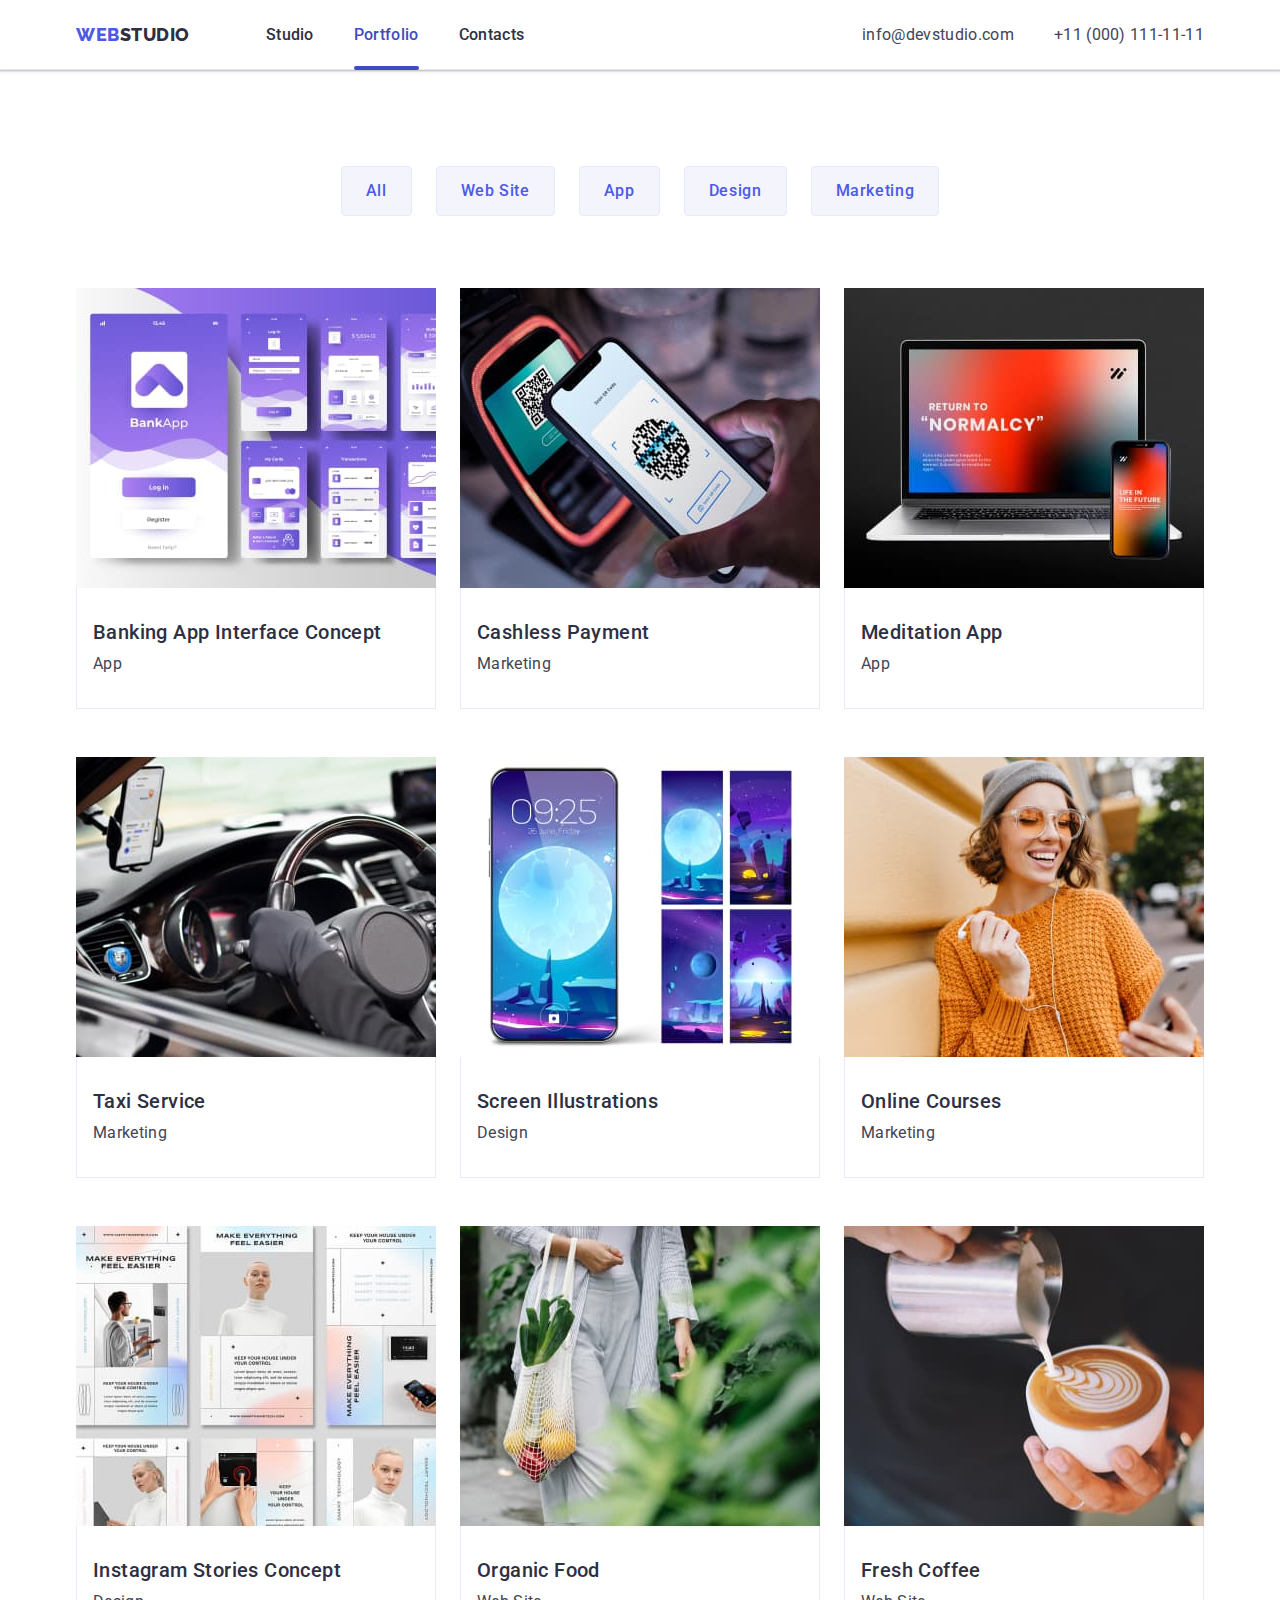
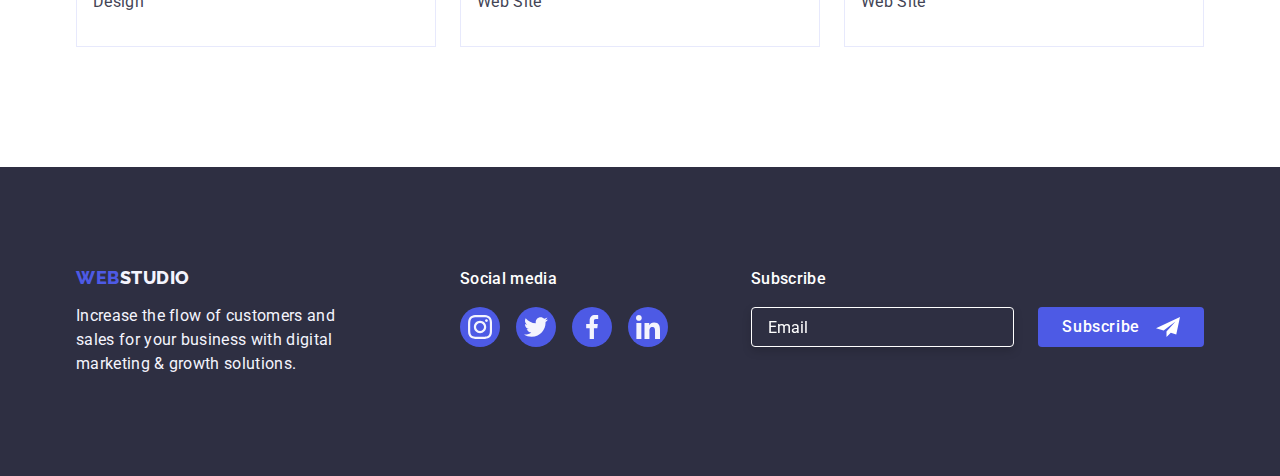
==== portfolio.html @ 8f1b5cb6 "Initial commit" ====
<!DOCTYPE html>
<html lang="en">
  <head>
    <meta charset="UTF-8" />
    <meta http-equiv="X-UA-Compatible" content="IE=edge" />
    <meta name="viewport" content="width=device-width, initial-scale=1.0" />
    <title>Document</title>
    <link rel="preconnect" href="https://fonts.googleapis.com" />
    <link rel="preconnect" href="https://fonts.gstatic.com" crossorigin />
    <link
      href="https://fonts.googleapis.com/css2?family=Raleway:wght@800&family=Roboto:wght@400;500;700;900&display=swap"
      rel="stylesheet"
    />
    <link
      rel="stylesheet"
      href="https://cdn.jsdelivr.net/npm/modern-normalize@1.1.0/modern-normalize.min.css"
    />
    <link rel="stylesheet" href="./css/styles.css" />
  </head>
  <body>
    <!-- HEADER -->

    <header class="page-header">
      <div class="container page-header-container">
        <nav class="page-nav">
          <a class="link logo" href="./index.html" title="logotype">
            Web<span class="logo-text">Studio</span></a
          >
          <ul class="menu list">
            <li class="menu-item">
              <a class="menu-link link" href="./index.html">Studio</a>
            </li>
            <li class="menu-item">
              <a class="menu-link current-page link" href="./portfolio.html"
                >Portfolio</a
              >
            </li>
            <li class="menu-item">
              <a class="menu-link link" href="">Contacts</a>
            </li>
          </ul>
        </nav>
        <address class="contacts">
          <ul class="list contact-list">
            <li class="contact-list-item">
              <a class="contact-item link" href="mailto:info@devstudio.com"
                >info@devstudio.com
              </a>
            </li>
            <li class="contact-list-item">
              <a class="contact-item link" href="tel:+110001111111"
                >+11 (000) 111-11-11
              </a>
            </li>
          </ul>
        </address>
      </div>
    </header>

    <main>
      <!-- PORTFOLIO -->
      <section class="section portfolio-section">
        <div class="container portfolio-container">
          <h1 hidden>Feature</h1>
          <ul class="list buttons-list">
            <li class="buttons-list-item">
              <button class="portfolio-btn" type="button">All</button>
            </li>
            <li class="buttons-list-item">
              <button class="portfolio-btn" type="button">Web Site</button>
            </li>
            <li class="buttons-list-item">
              <button class="portfolio-btn" type="button">App</button>
            </li>
            <li class="buttons-list-item">
              <button class="portfolio-btn" type="button">Design</button>
            </li>
            <li class="buttons-list-item">
              <button class="portfolio-btn" type="button">Marketing</button>
            </li>
          </ul>

          <ul class="list portfolio-cards">
            <li class="portfolio-cards-item">
              <a class="link item-img" href="">
                <div class="item-img-wrapper">
                  <img
                    src="./images/portfolio/app.jpg"
                    alt="Application"
                    width="360"
                    height="300"
                  />
                  <p class="overlay">
                    14 Stylish and User-Friendly App Design Concepts · Task
                    Manager App · Calorie Tracker App · Exotic Fruit Ecommerce
                    App · Cloud Storage App
                  </p>
                </div>

                <div class="portfolio-card-text">
                  <h2 class="subtitle portfolio-card-name">
                    Banking App Interface Concept
                  </h2>
                  <p class="portfolio-par">App</p>
                </div>
              </a>
            </li>
            <li class="portfolio-cards-item">
              <a class="link item-img" href="">
                <div class="item-img-wrapper">
                  <img
                    src="./images/portfolio/cashless.jpg"
                    alt="Cashless Payment"
                    width="360"
                    height="300"
                  />
                  <p class="overlay">
                    14 Stylish and User-Friendly App Design Concepts · Task
                    Manager App · Calorie Tracker App · Exotic Fruit Ecommerce
                    App · Cloud Storage App
                  </p>
                </div>

                <div class="portfolio-card-text">
                  <h2 class="subtitle portfolio-card-name">Cashless Payment</h2>
                  <p class="portfolio-par">Marketing</p>
                </div>
              </a>
            </li>
            <li class="portfolio-cards-item">
              <a class="link item-img" href="">
                <div class="item-img-wrapper">
                  <img
                    src="./images/portfolio/meditation.jpg"
                    alt="Meditation App"
                    width="360"
                    height="300"
                  />
                  <p class="overlay">
                    14 Stylish and User-Friendly App Design Concepts · Task
                    Manager App · Calorie Tracker App · Exotic Fruit Ecommerce
                    App · Cloud Storage App
                  </p>
                </div>

                <div class="portfolio-card-text">
                  <h2 class="subtitle portfolio-card-name">Meditation App</h2>
                  <p class="portfolio-par">App</p>
                </div>
              </a>
            </li>
            <li class="portfolio-cards-item">
              <a class="link item-img" href="">
                <div class="item-img-wrapper">
                  <img
                    src="./images/portfolio/taxi.jpg"
                    alt="Taxi Service"
                    width="360"
                    height="300"
                  />
                  <p class="overlay">
                    14 Stylish and User-Friendly App Design Concepts · Task
                    Manager App · Calorie Tracker App · Exotic Fruit Ecommerce
                    App · Cloud Storage App
                  </p>
                </div>

                <div class="portfolio-card-text">
                  <h2 class="subtitle portfolio-card-name">Taxi Service</h2>
                  <p class="portfolio-par">Marketing</p>
                </div>
              </a>
            </li>
            <li class="portfolio-cards-item">
              <a class="link item-img" href="">
                <div class="item-img-wrapper">
                  <img
                    src="./images/portfolio/screen.jpg"
                    alt="Screen Illustrations"
                    width="360"
                    height="300"
                  />
                  <p class="overlay">
                    14 Stylish and User-Friendly App Design Concepts · Task
                    Manager App · Calorie Tracker App · Exotic Fruit Ecommerce
                    App · Cloud Storage App
                  </p>
                </div>

                <div class="portfolio-card-text">
                  <h2 class="subtitle portfolio-card-name">
                    Screen Illustrations
                  </h2>
                  <p class="portfolio-par">Design</p>
                </div>
              </a>
            </li>
            <li class="portfolio-cards-item">
              <a class="link item-img" href="">
                <div class="item-img-wrapper">
                  <img
                    src="./images/portfolio/online-courses.jpg"
                    alt="Girl studying online"
                    width="360"
                    height="300"
                  />
                  <p class="overlay">
                    14 Stylish and User-Friendly App Design Concepts · Task
                    Manager App · Calorie Tracker App · Exotic Fruit Ecommerce
                    App · Cloud Storage App
                  </p>
                </div>

                <div class="portfolio-card-text">
                  <h2 class="subtitle portfolio-card-name">Online Courses</h2>
                  <p class="portfolio-par">Marketing</p>
                </div>
              </a>
            </li>
            <li class="portfolio-cards-item">
              <a class="link item-img" href="">
                <div class="item-img-wrapper">
                  <img
                    src="./images/portfolio/insta.jpg"
                    alt="Instagram Stories Concept"
                    width="360"
                    height="300"
                  />
                  <p class="overlay">
                    14 Stylish and User-Friendly App Design Concepts · Task
                    Manager App · Calorie Tracker App · Exotic Fruit Ecommerce
                    App · Cloud Storage App
                  </p>
                </div>

                <div class="portfolio-card-text">
                  <h2 class="subtitle portfolio-card-name">
                    Instagram Stories Concept
                  </h2>
                  <p class="portfolio-par">Design</p>
                </div>
              </a>
            </li>
            <li class="portfolio-cards-item">
              <a class="link item-img" href="">
                <div class="item-img-wrapper">
                  <img
                    src="./images/portfolio/food.jpg"
                    alt="Organic Food"
                    width="360"
                    height="300"
                  />
                  <p class="overlay">
                    14 Stylish and User-Friendly App Design Concepts · Task
                    Manager App · Calorie Tracker App · Exotic Fruit Ecommerce
                    App · Cloud Storage App
                  </p>
                </div>

                <div class="portfolio-card-text">
                  <h2 class="subtitle portfolio-card-name">Organic Food</h2>
                  <p class="portfolio-par">Web Site</p>
                </div>
              </a>
            </li>
            <li class="portfolio-cards-item">
              <a class="link item-img" href="">
                <div class="item-img-wrapper">
                  <img
                    src="./images/portfolio/coffee.jpg"
                    alt="Fresh Coffee"
                    width="360"
                    height="300"
                  />
                  <p class="overlay">
                    14 Stylish and User-Friendly App Design Concepts · Task
                    Manager App · Calorie Tracker App · Exotic Fruit Ecommerce
                    App · Cloud Storage App
                  </p>
                </div>

                <div class="portfolio-card-text">
                  <h2 class="subtitle portfolio-card-name">Fresh Coffee</h2>
                  <p class="portfolio-par">Web Site</p>
                </div>
              </a>
            </li>
          </ul>
        </div>
      </section>
    </main>

    <!-- FOOTER -->

    <footer class="footer-section">
      <div class="container footer-container">
        <div class="logo-and-paragraph">
          <a
            class="link logo footer-logotype"
            href="./index.html"
            title="logotype"
          >
            Web<span class="logo-text footer-logo">Studio</span></a
          >
          <p class="footer-inf">
            Increase the flow of customers and sales for your business with
            digital marketing & growth solutions.
          </p>
        </div>
        <div class="social-container">
          <p class="footer-par">Social media</p>
          <ul class="list social-list footer-social-list">
            <li class="social-list-item">
              <a href="" class="social-list-link footer-social-list-link">
                <svg class="social-list-icon" width="24" height="24">
                  <use href="./images/icons.svg#icon-instagram"></use>
                </svg>
              </a>
            </li>
            <li class="social-list-item">
              <a href="" class="social-list-link footer-social-list-link">
                <svg class="social-list-icon" width="24" height="24">
                  <use href="./images/icons.svg#icon-twitter"></use>
                </svg>
              </a>
            </li>
            <li class="social-list-item">
              <a href="" class="social-list-link footer-social-list-link">
                <svg class="social-list-icon" width="24" height="24">
                  <use href="./images/icons.svg#icon-facebook"></use>
                </svg>
              </a>
            </li>
            <li class="social-list-item">
              <a href="" class="social-list-link footer-social-list-link">
                <svg class="social-list-icon" width="24" height="24">
                  <use href="./images/icons.svg#icon-linkedin"></use>
                </svg>
              </a>
            </li>
          </ul>
        </div>

        <div class="footer-form-container">
          <p class="footer-par">Subscribe</p>
          <form class="footer-modal-form">
            <input
              type="email"
              name="user-email"
              class="footer-form-input"
              placeholder="email"
            />
            <button type="submit" class="footer-form-submit btn">
              Subscribe
              <svg class="footer-send-icon" width="24" height="24">
                <use href="./images/icons.svg#icon-send"></use>
              </svg>
            </button>
          </form>
        </div>
      </div>
    </footer>
  </body>
</html>
---- css/styles.css ----
:root {
  --font-primary: 'Roboto', sans-serif;
  --font-logo: 'Raleway', sans-serif;

  --color-navy-blue: #2e2f42;
  --color-white: #ffffff;
  --color-slate: #434455;
  --color-iris: #4d5ae5;
  --color-cloud: #f4f4fd;
  --color-cornflower: #e7e9fc;
  --color-ocean: #404bbf;
  --color-green: #31d0aa;
  --color-light-slate: #8e8f99;
  --color-dairy: #fcfcfc;
  --transition-dur-and-func: 250ms cubic-bezier(0.4, 0, 0.2, 1);
}

h1,
h2,
h3,
h6,
p {
  margin-top: 0;
  margin-bottom: 0;
}

ul {
  margin-top: 0;
  margin-bottom: 0;
  padding-left: 0;
}

img {
  display: block;
}

button {
  cursor: pointer;
}

.btn {
  font-family: inherit;
  font-weight: 500;
  line-height: 1.5;
  border-radius: 4px;
  letter-spacing: 0.04em;

  display: flex;
  align-items: center;
  justify-content: center;

  border: none;
  background: var(--color-iris);
  color: var(--color-white);
}

.list {
  list-style: none;
}

.link {
  text-decoration: none;
}
body {
  font-family: var(--font-primary);
  font-size: 16px;
  font-style: normal;
  letter-spacing: 0.02em;

  font-weight: 400;
  line-height: 1.5;
  background-color: var(--color-white);
  color: var(--color-slate);
}

.container {
  width: 1158px;
  margin-left: auto;
  margin-right: auto;
  padding-left: 15px;
  padding-right: 15px;
}

.visually-hidden {
  position: absolute;
  width: 1px;
  height: 1px;
  margin: 0;
  overflow: hidden;
  border: 0;
  clip: rect(0 0 0 0);
}

.section {
  text-align: center;
  margin-left: auto;
  margin-right: auto;
}
/* ================= COMPONENTS =================*/
.logo {
  font-family: var(--font-logo);
  font-weight: 800;
  font-size: 18px;
  line-height: 1.17;
  align-items: center;
  letter-spacing: 0.03em;
  text-transform: uppercase;
  color: var(--color-iris);
  margin-right: 76px;
  padding-top: 24px;
  padding-bottom: 24px;
}
.logo-text {
  color: var(--color-navy-blue);
}

.modal-btn {
  padding: 16px 32px;
  margin-left: auto;
  margin-right: auto;

  box-shadow: 0px 4px 4px rgba(0, 0, 0, 0.15);

  transition: background-color var(--transition-dur-and-func);
}
.modal-btn:hover,
.modal-btn:focus {
  background-color: var(--color-ocean);
}

.portfolio-btn {
  font-family: 'Roboto', sans-serif;
  font-weight: 500;
  font-size: inherit;
  line-height: inherit;
  align-items: center;
  text-align: center;
  letter-spacing: 0.04em;
  color: var(--color-iris);
  background: var(--color-cloud);
  border: 1px solid var(--color-cornflower);
  border-radius: 4px;
  padding: 12px 24px;
  transition: background-color var(--transition-dur-and-func),
    color var(--transition-dur-and-func), border var(--transition-dur-and-func),
    box-shadow var(--transition-dur-and-func);
}

.portfolio-btn:hover,
.portfolio-btn:focus {
  color: var(--color-white);
  background-color: var(--color-ocean);
  border: 1px solid transparent;
  box-shadow: 0px 3px 1px rgba(0, 0, 0, 0.1), 0px 2px 1px rgba(0, 0, 0, 0.08),
    0px 2px 2px rgba(0, 0, 0, 0.12);
}

/* ================= /COMPONENTS =================*/

/* ================= HEADER =================*/
.page-header {
  border-bottom: 1px solid var(--color-cornflower);
  box-shadow: 0px 2px 1px rgba(46, 47, 66, 0.08),
    0px 1px 1px rgba(46, 47, 66, 0.16), 0px 1px 6px rgba(46, 47, 66, 0.08);
}

.page-header-container {
  display: flex;
  align-items: center;
  justify-content: space-between;
  border-radius: 1px;
}

.page-nav {
  display: flex;
  align-items: center;
}

.menu {
  display: flex;
  align-items: center;
}

.menu-item:not(:last-child) {
  margin-right: 40px;
}

.menu-link {
  letter-spacing: 0.02em;
  font-weight: 500;
  line-height: inherit;
  color: var(--color-navy-blue);
  padding-top: 24px;
  padding-bottom: 24px;
  position: relative;
  transition: color var(--transition-dur-and-func);
}

.menu-link:hover,
.menu-link:focus {
  color: var(--color-ocean);
}

.menu-link::after {
  content: '';
  display: block;
  position: absolute;
  bottom: -2px;
  left: 0;
  width: 100%;
  height: 4px;
  border-radius: 2px;
}

.current-page.menu-link::after {
  background-color: var(--color-ocean);
}

.current-page.menu-link {
  color: var(--color-ocean);
}
.contacts {
  font-style: inherit;
}

.contact-list {
  display: flex;
  align-items: center;
}

.contact-list-item:not(:last-child) {
  margin-right: 40px;
}

.contact-item {
  line-height: inherit;
  color: inherit;
  transition: color var(--transition-dur-and-func);
}

.contact-item:hover,
.contact-item:focus {
  color: var(--color-ocean);
}

/* ================= /HEADER =================*/

/* ================= HERO =================*/

.hero-section {
  background-color: var(--color-navy-blue);

  max-width: 1440px;
  padding-top: 188px;
  padding-bottom: 188px;
  background-image: linear-gradient(
      rgba(46, 47, 66, 0.7),
      rgba(46, 47, 66, 0.7)
    ),
    url(../images/bg.jpg);
  background-size: cover;
  background-repeat: no-repeat;
  background-position: center;
}

.main-title {
  font-weight: 700;
  font-size: 56px;
  line-height: 1.07;
  text-align: center;
  letter-spacing: 0.02em;
  color: var(--color-white);
  max-width: 496px;
  min-height: 120px;

  margin-left: auto;
  margin-right: auto;
  margin-bottom: 48px;
}
/* ================= /HERO =================*/

/* ================= SECONDARY SECTION =================*/

.secondary-section {
  padding-top: 120px;
  padding-bottom: 120px;
  text-align: left;
}

.secondary-section-list {
  display: flex;
  align-items: center;
  gap: 24px;
}

.secondary-section-list-item {
  flex-direction: column;
  width: calc((100% - 72px) / 4);
}

.secondary-section-list-item-svg {
  background-color: var(--color-cloud);
  display: flex;
  align-items: center;
  justify-content: center;
  height: 112px;
  width: 264px;
  border-radius: 4px;
  margin-bottom: 8px;
}

.subtitle {
  font-weight: 500;
  font-size: 20px;
  letter-spacing: 0.02em;
  line-height: 1.2;
  color: var(--color-navy-blue);
}

.secondary-section-subtitle {
  margin-bottom: 8px;
}

.subtitle-descr {
  color: var(--color-slate);
}
/* ================= /SECONDARY SECTION =================*/

/* ================= TERTIARY SECTION =================*/

.tertiary-section {
  padding-bottom: 120px;
}

.section-title {
  letter-spacing: 0.02em;
  color: var(--color-navy-blue);
  font-weight: 700;
  font-size: 36px;
  line-height: 1.11;
  text-align: center;
  text-transform: capitalize;
}

.tertiary-section-title {
  margin-bottom: 72px;
}

.tertiary-section-list {
  display: flex;
  align-items: center;
}

.tertiary-section-list-item:not(:last-child) {
  margin-right: 24px;
}

/* ================= /TERTIARY SECTION =================*/

/* ================= OUR TEAM SECTION =================*/

.our-team-section {
  background-color: var(--color-cloud);
  min-height: 732px;
  padding-top: 120px;
  padding-bottom: 120px;
}

.our-team-section-title {
  margin-bottom: 72px;
}

.our-team-list {
  display: flex;
  flex-wrap: wrap;
  align-items: center;
  gap: 24px;
}

.our-team-list-item {
  letter-spacing: 0.02em;
  background-color: var(--color-white);
  border-radius: 0px 0px 4px 4px;
  box-shadow: 0px 1px 6px rgba(46, 47, 66, 0.08),
    0px 1px 1px rgba(46, 47, 66, 0.16), 0px 2px 1px rgba(46, 47, 66, 0.08);
}

.name-and-position {
  padding: 32px 0;
  border-radius: 0px 0px 4px 4px;
  background: var(--color-white);
  box-shadow: 0px 1px 6px rgba(46, 47, 66, 0.08),
    0px 1px 1px rgba(46, 47, 66, 0.16), 0px 2px 1px rgba(46, 47, 66, 0.08);
}

.employee-name {
  font-weight: 500;
  font-size: 20px;
  line-height: 1.2;
  letter-spacing: 0.02em;
  text-align: center;
  color: var(--color-navy-blue);
  margin-bottom: 8px;
}

.employee-position {
  text-align: center;
  color: var(--color-slate);
  margin-bottom: 8px;
}

.social-list {
  display: flex;
  justify-content: center;
  gap: 24px;
}

.social-list-link {
  display: flex;
  align-items: center;
  justify-content: center;
  width: 40px;
  height: 40px;
  background-color: var(--color-iris);
  border-radius: 50%;
  transition: background-color var(--transition-dur-and-func);
}
.social-list-link:hover,
.social-list-link:focus {
  background-color: var(--color-ocean);
}

.social-list-icon {
  fill: var(--color-cloud);
}

/* ================= / OUR TEAM SECTION =================*/

/* ================= CUSTOMERS SECTION =================*/

.customers-section {
  padding-top: 120px;
  padding-bottom: 120px;
}

.customers-section-container {
  padding: 32px 0;
}

.customers-section-title {
  margin-bottom: 72px;
  line-height: 1.1;
}

.customers-list {
  display: flex;
  justify-content: center;
  gap: 24px;
}

.customers-list-item {
  width: calc((100% - 120px) / 6);
  height: 88px;
}

.customers-list-link {
  display: flex;
  align-items: center;
  justify-content: center;
  width: 100%;
  height: 100%;
  border: 1px solid var(--color-light-slate);
  border-radius: 4px;
  color: var(--color-light-slate);

  transition: border-color var(--transition-dur-and-func),
    color var(--transition-dur-and-func);
}

.customers-list-link:hover,
.customers-list-link:focus {
  border-color: var(--color-ocean);
  color: var(--color-ocean);
}

.customers-list-icon {
  fill: currentColor;
}

/* ================= /CUSTOMERS SECTION =================*/

/* ================= PORTFOLIO =================*/

.portfolio-section {
  padding-top: 96px;
  padding-bottom: 120px;
}

.buttons-list {
  display: flex;
  align-items: center;
  justify-content: center;
  margin-bottom: 72px;
}

.buttons-list-item:not(:last-child) {
  margin-right: 24px;
}

.portfolio-btn {
  transition: color var(--transition-dur-and-func),
    background-color var(--transition-dur-and-func),
    border-color var(--transition-dur-and-func),
    box-shadow var(--transition-dur-and-func);
}

.buttons-list-item:hover,
.buttons-list-item:focus {
  box-shadow: 0px 3px 1px rgba(0, 0, 0, 0.1), 0px 2px 1px rgba(0, 0, 0, 0.08),
    0px 2px 2px rgba(0, 0, 0, 0.12);
}

.portfolio-cards {
  display: flex;
  flex-wrap: wrap;
  row-gap: 48px;
  column-gap: 24px;
}

.portfolio-cards-item {
  width: calc((100% - 48px) / 3);
  transition: box-shadow var(--transition-dur-and-func);
}

.portfolio-cards-item:hover,
.portfolio-cards-item:focus {
  box-shadow: 0px 1px 6px rgba(46, 47, 66, 0.08),
    0px 1px 1px rgba(46, 47, 66, 0.16), 0px 2px 1px rgba(46, 47, 66, 0.08);
}

.item-img {
  display: block;
  transition: box-shadow var(--transition-dur-and-func);
}

.item-img:hover,
.item-img:focus {
  box-shadow: 0px 1px 6px rgba(46, 47, 66, 0.08),
    0px 1px 1px rgba(46, 47, 66, 0.16), 0px 2px 1px rgba(46, 47, 66, 0.08);
}

.item-img-wrapper {
  position: relative;
  overflow: hidden;
}

.overlay {
  left: 0;
  top: 0;
  width: 100%;
  height: 100%;
  padding: 40px 32px;
  position: absolute;
  transform: translate(0, 100%);
  background-color: var(--color-iris);
  color: var(--color-cloud);
  text-align: left;
  transition: transform 250ms cubic-bezier(0.4, 0, 0.2, 1);
}

.item-img:hover .overlay,
.item-img:focus .overlay {
  transform: translate(0, 0);
}

.portfolio-card-text {
  padding: 32px 16px;
  background: var(--color-white);
  border: 1px solid var(--color-cornflower);
  border-top: none;
  text-align: left;
}

.item-img:hover .portfolio-card-text,
.item-img:focus .portfolio-card-text {
  border-color: var(--color-cloud);
}

.portfolio-card-name {
  margin-bottom: 8px;
}

.portfolio-par {
  line-height: 1.5;
  color: var(--color-slate);
}

/* ================= /PORTFOLIO =================*/

/* ================= FOOTER =================*/

.footer-section {
  background-color: var(--color-navy-blue);
  padding-top: 100px;
  padding-bottom: 100px;
}

.social-container {
  margin-right: auto;
}

.footer-container {
  display: flex;
  text-align: left;
  align-items: baseline;
}

.logo-and-paragraph {
  margin-right: 120px;
}

.footer-logotype {
  display: inline-block;
  margin-bottom: 16px;
  padding: 0;
}

.footer-inf {
  color: var(--color-cloud);
  max-width: 264px;
}

.footer-logo {
  color: var(--color-cloud);
}

.footer-par {
  font-weight: 500;
  margin-bottom: 16px;
  color: var(--color-white);
}

.footer-social-list {
  gap: 16px;
}

.footer-social-list-link {
  transition: background-color var(--transition-dur-and-func);
}

.footer-social-list-link:hover,
.footer-social-list-link:focus {
  background-color: var(--color-green);
}

.footer-form-container {
  max-width: 453px;
}

.footer-modal-form {
  display: flex;
  width: 100%;
}

.footer-form-input {
  width: 264px;
  height: 40px;
  margin-right: 24px;
  padding-left: 16px;

  color: var(--color-white);
  background-color: var(--color-navy-blue);
  border: 1px solid var(--color-white);
  filter: drop-shadow(0px 4px 4px rgba(0, 0, 0, 0.15));
  border-radius: 4px;
}

.footer-form-input::placeholder {
  color: currentColor;
  line-height: 2;
  text-transform: capitalize;
}

.footer-form-input-desc {
  display: block;
  min-width: 96px;
  font-weight: 500;
  margin-bottom: 16px;
  color: var(--color-white);
}

.footer-form-submit {
  display: flex;
  align-items: center;
  justify-content: center;
  gap: 16px;
  padding: 8px 24px;
}

.footer-list-icon {
  fill: var(--color-white);
}
/* ================= /FOOTER =================*/

/* ================= MODAL WINDOW =================*/
.backdrop {
  position: fixed;
  top: 0;
  left: 0;
  z-index: 100;
  width: 100%;
  height: 100%;
  background-color: rgba(46, 47, 66, 0.4);
  transition: opacity var(--transition-dur-and-func),
    visibility var(--transition-dur-and-func);
}
.backdrop.is-hidden {
  opacity: 0;
  visibility: hidden;
  pointer-events: none;
}

.modal {
  position: absolute;
  width: 408px;
  min-height: 576px;
  top: 50%;
  left: 50%;
  transform: translate(-50%, -50%);
  background: var(--color-dairy);
  box-shadow: 0px 1px 1px rgba(0, 0, 0, 0.14), 0px 1px 3px rgba(0, 0, 0, 0.12),
    0px 2px 1px rgba(0, 0, 0, 0.2);
  border-radius: 4px;
  transition: transform var(--transition-dur-and-func);
  padding-top: 72px;
  padding-bottom: 24px;
  padding-left: 24px;
  padding-right: 24px;
}

.modal-close-btn {
  display: flex;
  justify-content: center;
  align-items: center;
  position: absolute;
  top: 24px;
  right: 24px;
  background-color: var(--color-cornflower);
  border: 1px solid rgba(0, 0, 0, 0.1);
  padding: 0;
  width: 24px;
  height: 24px;
  border-radius: 50%;
  transition: background-color var(--transition-dur-and-func),
    border var(--transition-dur-and-func);
}

.modal-close-btn:hover,
.modal-close-btn:focus {
  background-color: var(--color-ocean);
  border: none;
}

.modal-close-btn-icon {
  transition: fill var(--transition-dur-and-func);
}

.modal-close-btn:hover .modal-close-btn-icon,
.modal-close-btn:focus .modal-close-btn-icon {
  fill: var(--color-white);
}

/* ================= MODAL FORM =================*/

/* .modal-form {
  display: flex;
  flex-direction: column;
} */

.modal-form-desc {
  font-weight: 500;
  font-size: 16px;
  line-height: 1.5;
  text-align: center;
  letter-spacing: 0.02em;
  color: var(--color-navy-blue);
}

.modal-form-field {
  display: block;
  margin-top: 8px;
}

.modal-form-input {
  width: 100%;
  height: 40px;
  border: 1px solid var(--color-navy-blue);
  border-radius: 4px;
  padding-left: 38px;
  transition: border-color var(--transition-dur-and-func);
}

.modal-form-input:focus {
  outline: none;
  border-color: var(--color-iris);
}

.modal-form-input-desc {
  display: block;
  font-size: 12px;
  line-height: 1.17;
  letter-spacing: 0.04em;
  color: var(--color-light-slate);
  margin-bottom: 4px;
}

.modal-form-input-wrapper {
  display: block;
  position: relative;
}

.modal-form-icon {
  position: absolute;
  top: 50%;
  left: 16px;
  transform: translate(0, -50%);
}

.modal-form-input:focus + .modal-form-icon {
  fill: var(--color-iris);
}

.modal-form-message {
  resize: none;
  width: 100%;
  height: 120px;
  padding: 8px 16px;
  border: 1px solid var(--color-navy-blue);
  border-radius: 4px;
  transition: border-color var(--transition-dur-and-func);
}

.modal-form-message:focus {
  outline: none;
  border-color: var(--color-iris);
}

.modal-form-check {
  outline: none;
}

.modal-form-check-desc {
  display: flex;
  align-items: center;
  font-size: 12px;
  color: var(--color-light-slate);
  margin-bottom: 24px;
  gap: 8px;
}

.privacy-policy-link {
  color: var(--color-iris);
}

.unchecked {
  opacity: 1;
  transition: var(--transition-dur-and-func);
}

.checked {
  opacity: 0;
  transition: var(--transition-dur-and-func);
}

.form-check-input:checked + .form-custom-check > .unchecked {
  opacity: 0;
}

.form-check-input:checked + .form-custom-check > .checked {
  opacity: 1;
}

.modal-form-submit {
  box-shadow: 0px 4px 4px rgba(0, 0, 0, 0.15);
  min-width: 169px;
  padding-top: 16px;
  padding-bottom: 16px;
  margin-left: auto;
  margin-right: auto;
  transition: background-color var(--transition-dur-and-func);
}

.modal-form-submit:hover,
.modal-form-submit:focus {
  background-color: var(--color-ocean);
}
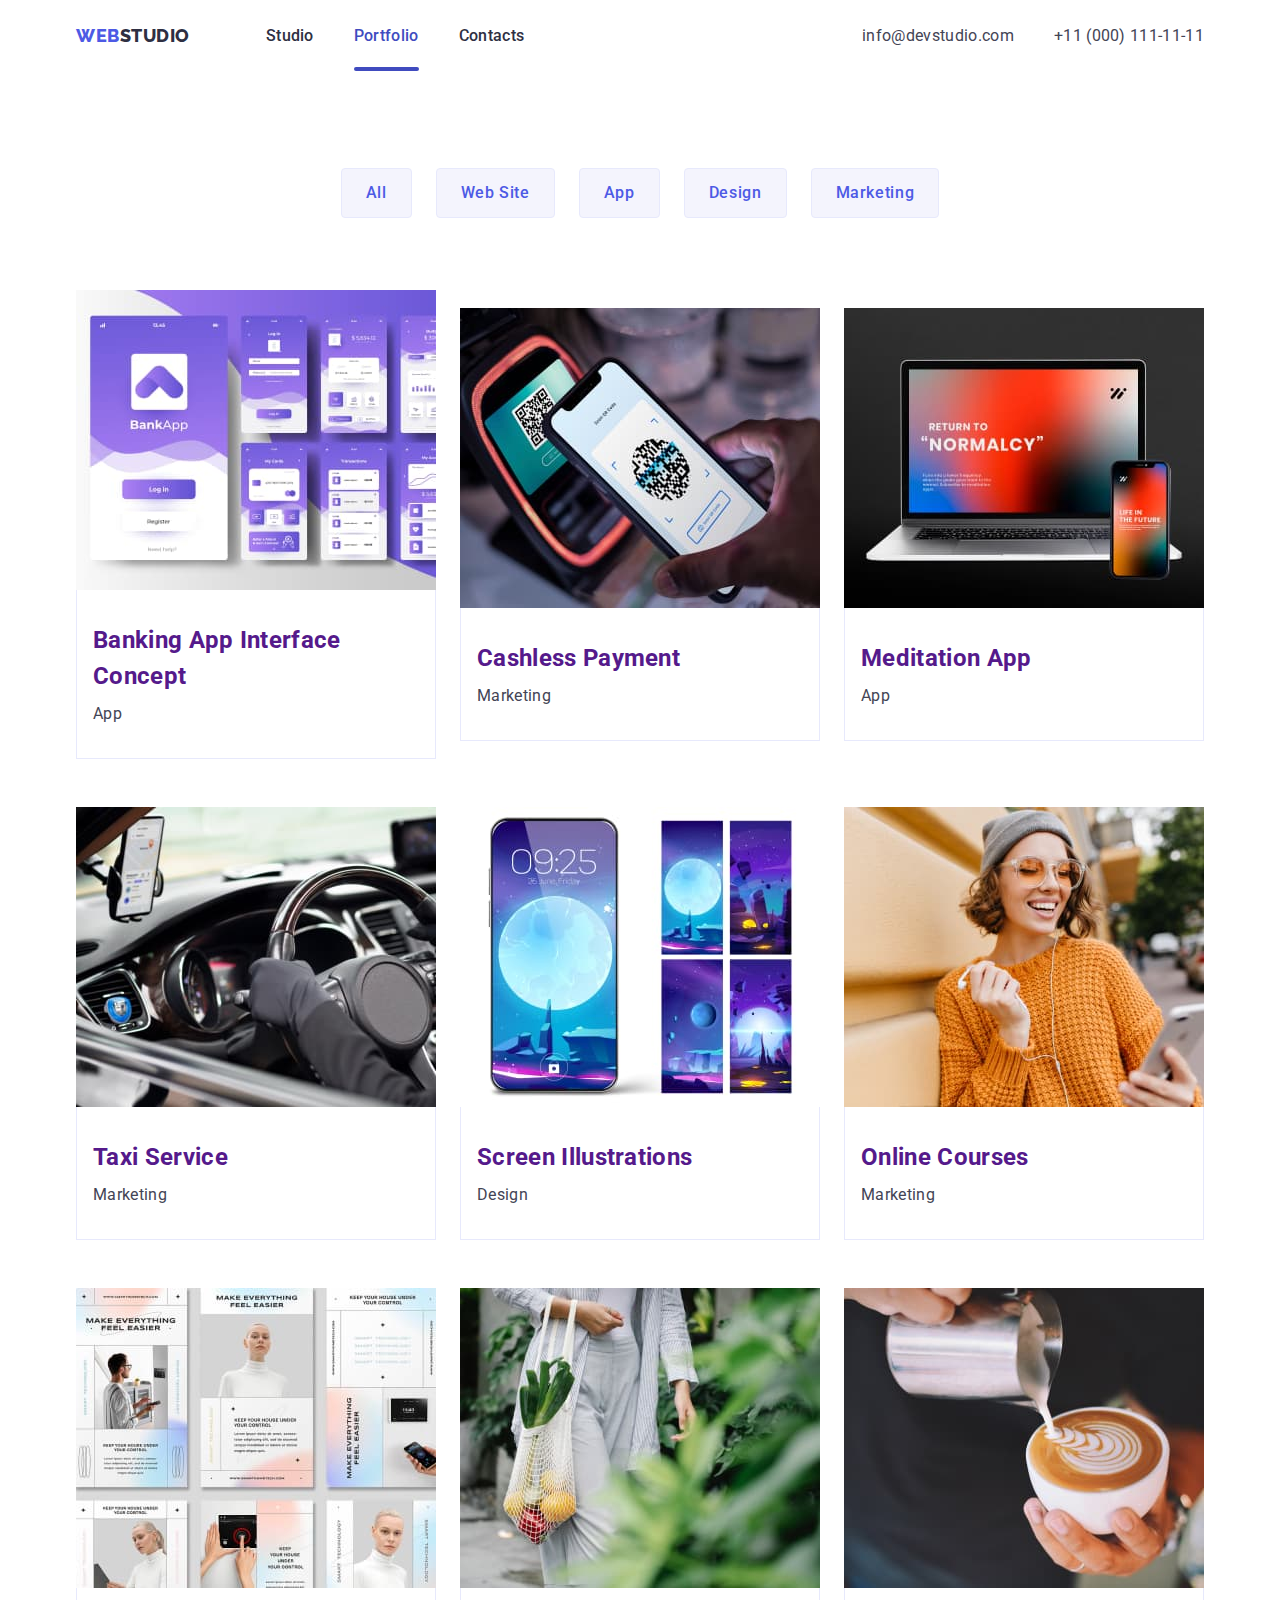
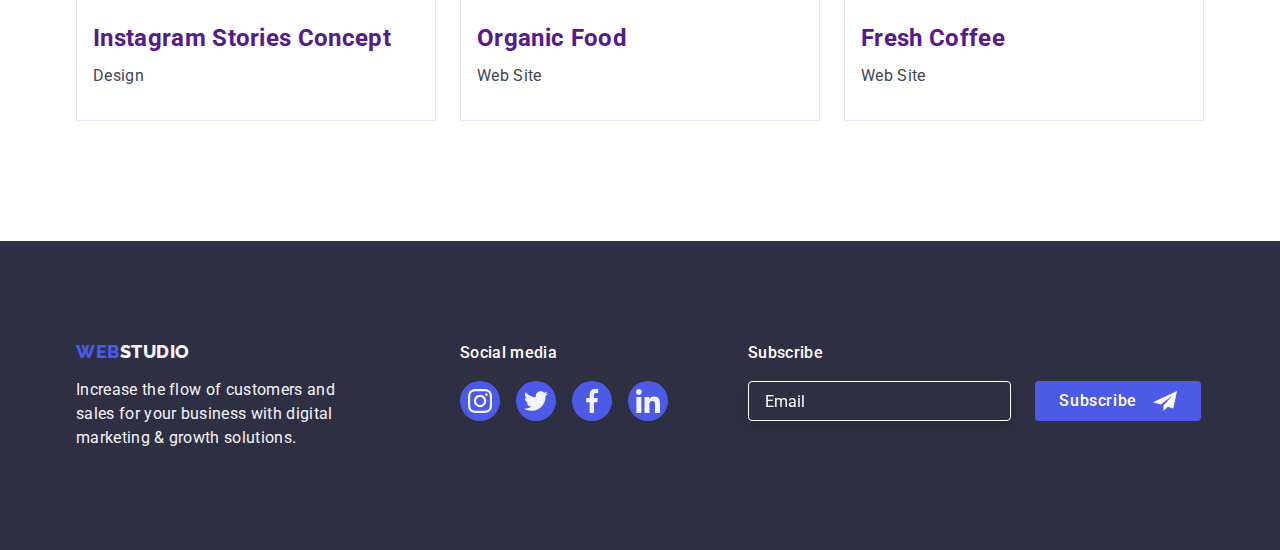
==== commit d8a944c9: "version-1" ====
--- a/portfolio.html
+++ b/portfolio.html
@@ -293,7 +293,7 @@
     <!-- FOOTER -->
 
     <footer class="footer-section">
-      <div class="container footer-container">
+      <div class="container footer-container tablet-container">
         <div class="logo-and-paragraph">
           <a
             class="link logo footer-logotype"
@@ -307,7 +307,7 @@
             digital marketing & growth solutions.
           </p>
         </div>
-        <div class="social-container">
+        <div class="social-container footer-social-container">
           <p class="footer-par">Social media</p>
           <ul class="list social-list footer-social-list">
             <li class="social-list-item">
--- a/css/styles.css
+++ b/css/styles.css
@@ -56,6 +56,10 @@
 
 .list {
   list-style: none;
+  display: flex;
+  flex-wrap: wrap;
+  justify-content: center;
+  align-items: center;
 }
 
 .link {
@@ -71,14 +75,6 @@
   line-height: 1.5;
   background-color: var(--color-white);
   color: var(--color-slate);
-}
-
-.container {
-  width: 1158px;
-  margin-left: auto;
-  margin-right: auto;
-  padding-left: 15px;
-  padding-right: 15px;
 }
 
 .visually-hidden {
@@ -91,12 +87,34 @@
   clip: rect(0 0 0 0);
 }
 
-.section {
-  text-align: center;
+.container {
+  max-width: 428px;
+  padding-left: 16px;
+  padding-right: 16px;
   margin-left: auto;
   margin-right: auto;
 }
+
+@media only screen and (min-width: 768px) {
+  .container {
+    max-width: 768px;
+  }
+}
+@media only screen and (min-width: 1158px) {
+  .container {
+    max-width: 1158px;
+    padding-left: 15px;
+    padding-right: 15px;
+  }
+}
+
+.section {
+  margin-left: auto;
+  margin-right: auto;
+}
+
 /* ================= COMPONENTS =================*/
+
 .logo {
   font-family: var(--font-logo);
   font-weight: 800;
@@ -106,9 +124,6 @@
   letter-spacing: 0.03em;
   text-transform: uppercase;
   color: var(--color-iris);
-  margin-right: 76px;
-  padding-top: 24px;
-  padding-bottom: 24px;
 }
 .logo-text {
   color: var(--color-navy-blue);
@@ -158,92 +173,227 @@
 /* ================= /COMPONENTS =================*/
 
 /* ================= HEADER =================*/
-.page-header {
-  border-bottom: 1px solid var(--color-cornflower);
-  box-shadow: 0px 2px 1px rgba(46, 47, 66, 0.08),
-    0px 1px 1px rgba(46, 47, 66, 0.16), 0px 1px 6px rgba(46, 47, 66, 0.08);
-}
 
 .page-header-container {
   display: flex;
   align-items: center;
   justify-content: space-between;
-  border-radius: 1px;
-}
-
-.page-nav {
-  display: flex;
-  align-items: center;
-}
-
-.menu {
-  display: flex;
-  align-items: center;
-}
-
-.menu-item:not(:last-child) {
-  margin-right: 40px;
-}
-
-.menu-link {
-  letter-spacing: 0.02em;
-  font-weight: 500;
-  line-height: inherit;
-  color: var(--color-navy-blue);
+}
+
+.page-header {
   padding-top: 24px;
   padding-bottom: 24px;
-  position: relative;
-  transition: color var(--transition-dur-and-func);
-}
-
-.menu-link:hover,
-.menu-link:focus {
-  color: var(--color-ocean);
-}
-
-.menu-link::after {
-  content: '';
-  display: block;
-  position: absolute;
-  bottom: -2px;
-  left: 0;
-  width: 100%;
-  height: 4px;
-  border-radius: 2px;
-}
-
-.current-page.menu-link::after {
-  background-color: var(--color-ocean);
-}
-
-.current-page.menu-link {
-  color: var(--color-ocean);
-}
+}
+
 .contacts {
   font-style: inherit;
 }
 
-.contact-list {
-  display: flex;
-  align-items: center;
-}
-
-.contact-list-item:not(:last-child) {
-  margin-right: 40px;
-}
-
-.contact-item {
-  line-height: inherit;
-  color: inherit;
-  transition: color var(--transition-dur-and-func);
-}
-
-.contact-item:hover,
-.contact-item:focus {
-  color: var(--color-ocean);
-}
-
-/* ================= /HEADER =================*/
+@media screen and (max-width: 767px) {
+  .menu {
+    display: none;
+  }
+
+  .current-page.mobile-menu-link {
+    color: var(--color-ocean);
+  }
+
+  .contacts {
+    display: none;
+  }
+
+  .mobile-menu-open {
+    background-color: transparent;
+    border: none;
+    padding: 0;
+    line-height: 0;
+  }
+
+  .mobile-menu {
+    position: fixed;
+    width: 100%;
+    height: 100%;
+    top: 0;
+    left: 0;
+    z-index: 1000;
+    background-color: var(--color-white);
+
+    opacity: 0;
+    visibility: hidden;
+    pointer-events: none;
+
+    transition: opacity var(--transition-dur-and-func),
+      visibility var(--transition-dur-and-func);
+  }
+
+  .mobile-menu.is-open {
+    opacity: 1;
+    visibility: visible;
+    pointer-events: auto;
+  }
+
+  .mobile-menu-container {
+    position: relative;
+    display: flex;
+    flex-direction: column;
+
+    justify-content: space-between;
+    height: 100%;
+    padding-left: 40px;
+    padding-right: 35px;
+    padding-top: 80px;
+    padding-bottom: 40px;
+  }
+
+  .mobile-menu-list {
+    list-style: none;
+  }
+
+  .mobile-menu-link {
+    letter-spacing: 0.02em;
+    font-size: 36px;
+    font-weight: 700;
+    line-height: 1.11;
+    color: var(--color-navy-blue);
+  }
+
+  .mobile-menu-item:not(:last-child) {
+    margin-bottom: 40px;
+  }
+
+  .mobile-contact-list {
+    list-style: none;
+    margin-bottom: 48px;
+  }
+
+  .mobile-contact-list-item:not(:last-child) {
+    margin-bottom: 40px;
+  }
+
+  .mobile-social-list {
+    display: flex;
+    justify-content: space-between;
+  }
+
+  .mobile-contact-phone {
+    font-weight: 700;
+    font-size: 36px;
+    line-height: 1.11;
+    letter-spacing: 0.02em;
+    color: var(--color-iris);
+  }
+
+  .mobile-contact-email {
+    color: currentColor;
+    font-weight: 500;
+    font-size: 20px;
+  }
+}
+
+@media screen and (min-width: 768px) {
+  .mobile-menu {
+    display: none;
+  }
+
+  .mobile-menu-open {
+    display: none;
+  }
+
+  .logo {
+    margin-right: 120px;
+  }
+
+  .page-nav {
+    display: flex;
+    align-items: center;
+  }
+
+  .menu {
+    display: flex;
+    align-items: center;
+  }
+
+  .menu-item:not(:last-child) {
+    margin-right: 40px;
+  }
+
+  .menu-link {
+    letter-spacing: 0.02em;
+    font-weight: 500;
+    line-height: inherit;
+    color: var(--color-navy-blue);
+    padding-top: 24px;
+    padding-bottom: 24px;
+    position: relative;
+    transition: color var(--transition-dur-and-func);
+  }
+
+  .menu-link:hover,
+  .menu-link:focus {
+    color: var(--color-ocean);
+  }
+
+  .menu-link::after {
+    content: '';
+    display: block;
+    position: absolute;
+    bottom: -2px;
+    left: 0;
+    width: 100%;
+    height: 4px;
+    border-radius: 2px;
+  }
+
+  .current-page.menu-link::after {
+    background-color: var(--color-ocean);
+  }
+
+  .current-page.menu-link {
+    color: var(--color-ocean);
+  }
+
+  .contact-list {
+    display: flex;
+  }
+
+  .contact-item {
+    color: inherit;
+    transition: color var(--transition-dur-and-func);
+  }
+
+  .contact-item:hover,
+  .contact-item:focus {
+    color: var(--color-ocean);
+  }
+}
+
+@media only screen and (min-width: 768px) and (max-width: 1157px) {
+  .page-header {
+    padding-top: 16px;
+    padding-bottom: 16px;
+  }
+
+  .contact-list {
+    flex-direction: column;
+    gap: 12px;
+  }
+
+  .contact-list-item {
+    font-size: 12px;
+    line-height: 14px;
+    letter-spacing: 0.04em;
+  }
+}
+
+@media screen and (min-width: 1158px) {
+  .logo {
+    margin-right: 76px;
+  }
+
+  .contact-list {
+    gap: 40px;
+  }
+}
 
 /* ================= HERO =================*/
 
@@ -251,108 +401,255 @@
   background-color: var(--color-navy-blue);
 
   max-width: 1440px;
-  padding-top: 188px;
-  padding-bottom: 188px;
-  background-image: linear-gradient(
-      rgba(46, 47, 66, 0.7),
-      rgba(46, 47, 66, 0.7)
-    ),
-    url(../images/bg.jpg);
+  padding-top: 112px;
+  padding-bottom: 112px;
+
   background-size: cover;
   background-repeat: no-repeat;
   background-position: center;
 }
 
 .main-title {
+  text-align: center;
   font-weight: 700;
-  font-size: 56px;
-  line-height: 1.07;
-  text-align: center;
   letter-spacing: 0.02em;
   color: var(--color-white);
-  max-width: 496px;
-  min-height: 120px;
 
   margin-left: auto;
   margin-right: auto;
-  margin-bottom: 48px;
+}
+
+@media screen and (max-width: 767px) {
+  .hero-section {
+    background-image: linear-gradient(
+        rgba(46, 47, 66, 0.7),
+        rgba(46, 47, 66, 0.7)
+      ),
+      url(../images/hero-bg/hero-bg-mobile.jpg);
+  }
+
+  .main-title {
+    max-width: 320px;
+    height: 80px;
+    font-size: 36px;
+    line-height: 40px;
+
+    text-transform: capitalize;
+    margin-bottom: 72px;
+  }
+
+  .modal {
+    width: 392px;
+  }
+}
+
+@media screen and (min-device-pixel-ratio: 2) and (max-width: 767px),
+  screen and (min-resolution: 192dpi) and (max-width: 767px),
+  screen and (min-resolution: 2dppx) and (max-width: 767px) {
+  .hero-section {
+    background-image: linear-gradient(
+        rgba(46, 47, 66, 0.7),
+        rgba(46, 47, 66, 0.7)
+      ),
+      url(../images/hero-bg/hero-bg-mobile@2x.jpg);
+  }
+}
+
+@media screen and (min-width: 768px) {
+  .hero-section {
+    background-image: linear-gradient(
+        rgba(46, 47, 66, 0.7),
+        rgba(46, 47, 66, 0.7)
+      ),
+      url(../images/hero-bg/hero-bg-tablet.jpg);
+  }
+
+  .main-title {
+    max-width: 496px;
+    min-height: 120px;
+    font-size: 56px;
+    line-height: 60px;
+
+    margin-left: auto;
+    margin-right: auto;
+    margin-bottom: 36px;
+  }
+
+  .modal {
+    width: 408px;
+  }
+}
+
+@media screen and (min-device-pixel-ratio: 2) and (min-width: 768px),
+  screen and (min-resolution: 192dpi) and (min-width: 768px),
+  screen and (min-resolution: 2dppx) and (min-width: 768px) {
+  .hero-section {
+    background-image: linear-gradient(
+        rgba(46, 47, 66, 0.7),
+        rgba(46, 47, 66, 0.7)
+      ),
+      url(../images/hero-bg/hero-bg-tablet@2x.jpg);
+  }
+}
+
+@media screen and (min-width: 1158px) {
+  .hero-section {
+    background-image: linear-gradient(
+        rgba(46, 47, 66, 0.7),
+        rgba(46, 47, 66, 0.7)
+      ),
+      url(../images/hero-bg/hero-bg-desktop.jpg);
+  }
+
+  .hero-section {
+    padding-top: 188px;
+    padding-bottom: 188px;
+  }
+
+  .main-title {
+    margin-bottom: 48px;
+  }
+}
+
+@media screen and (min-device-pixel-ratio: 2) and (min-width: 1158px),
+  screen and (min-resolution: 192dpi) and (min-width: 1158px),
+  screen and (min-resolution: 2dppx) and (min-width: 1158px) {
+  .hero-section {
+    background-image: linear-gradient(
+        rgba(46, 47, 66, 0.7),
+        rgba(46, 47, 66, 0.7)
+      ),
+      url(../images/hero-bg/hero-bg-tablet@2x.jpg);
+  }
 }
 /* ================= /HERO =================*/
 
 /* ================= SECONDARY SECTION =================*/
 
 .secondary-section {
-  padding-top: 120px;
-  padding-bottom: 120px;
-  text-align: left;
+  padding-top: 96px;
+  padding-bottom: 96px;
 }
 
 .secondary-section-list {
-  display: flex;
-  align-items: center;
-  gap: 24px;
-}
-
-.secondary-section-list-item {
-  flex-direction: column;
-  width: calc((100% - 72px) / 4);
-}
-
-.secondary-section-list-item-svg {
-  background-color: var(--color-cloud);
-  display: flex;
-  align-items: center;
-  justify-content: center;
-  height: 112px;
-  width: 264px;
-  border-radius: 4px;
-  margin-bottom: 8px;
-}
-
-.subtitle {
-  font-weight: 500;
-  font-size: 20px;
+  display: block;
+}
+
+.secondary-section-subtitle {
+  font-weight: 700;
+  font-size: 36px;
   letter-spacing: 0.02em;
-  line-height: 1.2;
+  line-height: 1.11;
+
   color: var(--color-navy-blue);
-}
-
-.secondary-section-subtitle {
   margin-bottom: 8px;
 }
 
 .subtitle-descr {
   color: var(--color-slate);
 }
+
+.secondary-section-list-item-svg {
+  display: none;
+}
+
+@media screen and (max-width: 767px) {
+  .secondary-section-subtitle {
+    text-align: center;
+  }
+  .secondary-section-list-item:not(:last-child) {
+    margin-bottom: 72px;
+  }
+}
+
+@media screen and (min-width: 768px) {
+  .secondary-section {
+    text-align: left;
+  }
+
+  .secondary-section-list {
+    display: flex;
+    flex-wrap: wrap;
+    row-gap: 72px;
+    column-gap: 24px;
+  }
+
+  .secondary-section-list-item {
+    flex-direction: column;
+    width: calc((100% - 24px) / 2);
+  }
+}
+
+@media screen and (min-width: 1158px) {
+  .secondary-section {
+    padding-top: 120px;
+    padding-bottom: 120px;
+    text-align: left;
+  }
+
+  .secondary-section-list {
+    align-items: center;
+    gap: 24px;
+  }
+
+  .secondary-section-list-item {
+    width: calc((100% - 72px) / 4);
+  }
+
+  .secondary-section-subtitle {
+    font-weight: 500;
+    font-size: 20px;
+    line-height: 1.2;
+  }
+
+  .secondary-section-list-item-svg {
+    background-color: var(--color-cloud);
+    display: flex;
+    align-items: center;
+    justify-content: center;
+    height: 112px;
+    width: 264px;
+    border-radius: 4px;
+    margin-bottom: 8px;
+  }
+}
+
 /* ================= /SECONDARY SECTION =================*/
 
 /* ================= TERTIARY SECTION =================*/
-
-.tertiary-section {
-  padding-bottom: 120px;
-}
-
-.section-title {
-  letter-spacing: 0.02em;
-  color: var(--color-navy-blue);
-  font-weight: 700;
-  font-size: 36px;
-  line-height: 1.11;
-  text-align: center;
-  text-transform: capitalize;
-}
-
-.tertiary-section-title {
-  margin-bottom: 72px;
-}
-
-.tertiary-section-list {
-  display: flex;
-  align-items: center;
-}
-
-.tertiary-section-list-item:not(:last-child) {
-  margin-right: 24px;
+@media screen and (max-width: 1157px) {
+  .tertiary-section {
+    display: none;
+  }
+}
+
+@media screen and (min-width: 1158px) {
+  .tertiary-section {
+    padding-bottom: 120px;
+  }
+
+  .section-title {
+    letter-spacing: 0.02em;
+    color: var(--color-navy-blue);
+    font-weight: 700;
+    font-size: 36px;
+    line-height: 1.11;
+    text-align: center;
+    text-transform: capitalize;
+  }
+
+  .tertiary-section-title {
+    margin-bottom: 72px;
+  }
+
+  .tertiary-section-list {
+    display: flex;
+    align-items: center;
+  }
+
+  .tertiary-section-list-item:not(:last-child) {
+    margin-right: 24px;
+  }
 }
 
 /* ================= /TERTIARY SECTION =================*/
@@ -360,25 +657,23 @@
 /* ================= OUR TEAM SECTION =================*/
 
 .our-team-section {
+  padding-top: 96px;
+  padding-bottom: 96px;
+
   background-color: var(--color-cloud);
-  min-height: 732px;
-  padding-top: 120px;
-  padding-bottom: 120px;
 }
 
 .our-team-section-title {
   margin-bottom: 72px;
+  text-align: center;
 }
 
 .our-team-list {
-  display: flex;
-  flex-wrap: wrap;
-  align-items: center;
-  gap: 24px;
+  gap: 72px;
 }
 
 .our-team-list-item {
-  letter-spacing: 0.02em;
+  text-align: center;
   background-color: var(--color-white);
   border-radius: 0px 0px 4px 4px;
   box-shadow: 0px 1px 6px rgba(46, 47, 66, 0.08),
@@ -387,31 +682,22 @@
 
 .name-and-position {
   padding: 32px 0;
-  border-radius: 0px 0px 4px 4px;
-  background: var(--color-white);
-  box-shadow: 0px 1px 6px rgba(46, 47, 66, 0.08),
-    0px 1px 1px rgba(46, 47, 66, 0.16), 0px 2px 1px rgba(46, 47, 66, 0.08);
 }
 
 .employee-name {
   font-weight: 500;
   font-size: 20px;
   line-height: 1.2;
-  letter-spacing: 0.02em;
-  text-align: center;
   color: var(--color-navy-blue);
   margin-bottom: 8px;
 }
 
 .employee-position {
-  text-align: center;
   color: var(--color-slate);
   margin-bottom: 8px;
 }
 
 .social-list {
-  display: flex;
-  justify-content: center;
   gap: 24px;
 }
 
@@ -425,41 +711,64 @@
   border-radius: 50%;
   transition: background-color var(--transition-dur-and-func);
 }
+
+.social-list-icon {
+  fill: var(--color-cloud);
+}
+
 .social-list-link:hover,
 .social-list-link:focus {
   background-color: var(--color-ocean);
 }
 
-.social-list-icon {
-  fill: var(--color-cloud);
-}
-
-/* ================= / OUR TEAM SECTION =================*/
+@media screen and (min-width: 768px) {
+  .our-team-list {
+    display: flex;
+    justify-content: center;
+    flex-wrap: wrap;
+    gap: 72px 24px;
+  }
+}
+
+@media screen and (min-width: 768px) and (max-width: 1157px) {
+  .tablet-container {
+    padding-left: 108px;
+    padding-right: 108px;
+  }
+}
+
+@media screen and (min-width: 1158px) {
+  .our-team-section {
+    padding-top: 120px;
+    padding-bottom: 120px;
+  }
+
+  .our-team-list {
+    gap: 24px;
+  }
+}
+
+/* ================= /OUR TEAM SECTION =================*/
 
 /* ================= CUSTOMERS SECTION =================*/
 
 .customers-section {
-  padding-top: 120px;
-  padding-bottom: 120px;
-}
-
-.customers-section-container {
-  padding: 32px 0;
+  padding-top: 96px;
+  padding-bottom: 96px;
 }
 
 .customers-section-title {
+  text-align: center;
   margin-bottom: 72px;
   line-height: 1.1;
 }
 
 .customers-list {
-  display: flex;
-  justify-content: center;
-  gap: 24px;
+  gap: 72px 16px;
 }
 
 .customers-list-item {
-  width: calc((100% - 120px) / 6);
+  width: calc((100% - 16px) / 2);
   height: 88px;
 }
 
@@ -487,7 +796,198 @@
   fill: currentColor;
 }
 
+@media screen and (min-width: 768px) {
+  .customers-list-item {
+    width: calc((100% - 48px) / 3);
+    height: 88px;
+  }
+
+  .customers-list {
+    gap: 72px 24px;
+  }
+}
+
+@media screen and (min-width: 1158px) {
+  .customers-section {
+    padding-top: 120px;
+    padding-bottom: 120px;
+  }
+
+  .customers-list {
+    gap: 24px;
+  }
+
+  .customers-list-item {
+    width: calc((100% - 120px) / 6);
+    height: 88px;
+  }
+}
+
 /* ================= /CUSTOMERS SECTION =================*/
+
+/* ================= FOOTER =================*/
+
+.footer-section {
+  padding-top: 96px;
+  padding-bottom: 96px;
+  background-color: var(--color-navy-blue);
+}
+
+.footer-container {
+  display: flex;
+  flex-direction: column;
+  text-align: left;
+  align-items: center;
+}
+
+.footer-logotype {
+  display: block;
+  text-align: center;
+  margin-bottom: 16px;
+  padding: 0;
+}
+
+.logo-and-paragraph {
+  margin-bottom: 72px;
+}
+
+.footer-inf {
+  color: var(--color-cloud);
+  max-width: 264px;
+}
+
+.footer-logo {
+  color: var(--color-cloud);
+}
+
+.footer-social-container {
+  text-align: center;
+  margin-bottom: 72px;
+}
+
+.footer-par {
+  text-align: center;
+  font-weight: 500;
+  margin-bottom: 16px;
+  color: var(--color-white);
+}
+
+.footer-social-list {
+  gap: 16px;
+}
+
+.footer-social-list-link {
+  transition: background-color var(--transition-dur-and-func);
+}
+
+.footer-social-list-link:hover,
+.footer-social-list-link:focus {
+  background-color: var(--color-green);
+}
+
+.footer-form-container {
+  width: 100%;
+}
+
+.footer-modal-form {
+  display: flex;
+  flex-direction: column;
+  align-items: center;
+  width: 100%;
+}
+
+.footer-form-input {
+  width: 100%;
+  height: 40px;
+  margin-bottom: 16px;
+  padding-left: 16px;
+
+  color: var(--color-white);
+  background-color: var(--color-navy-blue);
+  border: 1px solid var(--color-white);
+  filter: drop-shadow(0px 4px 4px rgba(0, 0, 0, 0.15));
+  border-radius: 4px;
+}
+
+.footer-form-input::placeholder {
+  color: currentColor;
+  line-height: 2;
+  text-transform: capitalize;
+}
+
+.footer-form-submit {
+  display: flex;
+  align-items: center;
+  justify-content: center;
+  padding: 8px 24px;
+  gap: 16px;
+}
+
+.footer-list-icon {
+  fill: var(--color-white);
+}
+
+@media screen and (min-width: 768px) {
+  .footer-container {
+    flex-direction: row;
+    align-items: flex-start;
+    flex-wrap: wrap;
+    gap: 72px 24px;
+  }
+
+  .footer-par {
+    text-align: left;
+  }
+
+  .footer-logotype {
+    text-align: left;
+    margin-right: 0;
+  }
+
+  .footer-modal-form {
+    flex-direction: row;
+    align-items: flex-start;
+    gap: 24px;
+  }
+
+  .footer-form-input {
+    width: 264px;
+    margin-bottom: 0;
+  }
+}
+
+@media screen and (min-width: 1158px) {
+  .footer-section {
+    padding-top: 100px;
+    padding-bottom: 100px;
+  }
+
+  .footer-container {
+    align-items: baseline;
+    flex-wrap: nowrap;
+    gap: 0;
+  }
+
+  .logo-and-paragraph {
+    margin-right: 120px;
+    margin-bottom: 0;
+  }
+
+  .footer-social-list {
+    flex-wrap: nowrap;
+  }
+
+  .footer-social-container {
+    margin-right: 80px;
+    margin-bottom: 0;
+  }
+
+  .footer-form-container {
+    max-width: 453px;
+  }
+}
+
+/* ================= /FOOTER =================*/
 
 /* ================= PORTFOLIO =================*/
 
@@ -597,112 +1097,8 @@
 
 /* ================= /PORTFOLIO =================*/
 
-/* ================= FOOTER =================*/
-
-.footer-section {
-  background-color: var(--color-navy-blue);
-  padding-top: 100px;
-  padding-bottom: 100px;
-}
-
-.social-container {
-  margin-right: auto;
-}
-
-.footer-container {
-  display: flex;
-  text-align: left;
-  align-items: baseline;
-}
-
-.logo-and-paragraph {
-  margin-right: 120px;
-}
-
-.footer-logotype {
-  display: inline-block;
-  margin-bottom: 16px;
-  padding: 0;
-}
-
-.footer-inf {
-  color: var(--color-cloud);
-  max-width: 264px;
-}
-
-.footer-logo {
-  color: var(--color-cloud);
-}
-
-.footer-par {
-  font-weight: 500;
-  margin-bottom: 16px;
-  color: var(--color-white);
-}
-
-.footer-social-list {
-  gap: 16px;
-}
-
-.footer-social-list-link {
-  transition: background-color var(--transition-dur-and-func);
-}
-
-.footer-social-list-link:hover,
-.footer-social-list-link:focus {
-  background-color: var(--color-green);
-}
-
-.footer-form-container {
-  max-width: 453px;
-}
-
-.footer-modal-form {
-  display: flex;
-  width: 100%;
-}
-
-.footer-form-input {
-  width: 264px;
-  height: 40px;
-  margin-right: 24px;
-  padding-left: 16px;
-
-  color: var(--color-white);
-  background-color: var(--color-navy-blue);
-  border: 1px solid var(--color-white);
-  filter: drop-shadow(0px 4px 4px rgba(0, 0, 0, 0.15));
-  border-radius: 4px;
-}
-
-.footer-form-input::placeholder {
-  color: currentColor;
-  line-height: 2;
-  text-transform: capitalize;
-}
-
-.footer-form-input-desc {
-  display: block;
-  min-width: 96px;
-  font-weight: 500;
-  margin-bottom: 16px;
-  color: var(--color-white);
-}
-
-.footer-form-submit {
-  display: flex;
-  align-items: center;
-  justify-content: center;
-  gap: 16px;
-  padding: 8px 24px;
-}
-
-.footer-list-icon {
-  fill: var(--color-white);
-}
-/* ================= /FOOTER =================*/
-
 /* ================= MODAL WINDOW =================*/
+
 .backdrop {
   position: fixed;
   top: 0;
@@ -722,8 +1118,7 @@
 
 .modal {
   position: absolute;
-  width: 408px;
-  min-height: 576px;
+  min-height: 586px;
   top: 50%;
   left: 50%;
   transform: translate(-50%, -50%);
@@ -772,11 +1167,6 @@
 
 /* ================= MODAL FORM =================*/
 
-/* .modal-form {
-  display: flex;
-  flex-direction: column;
-} */
-
 .modal-form-desc {
   font-weight: 500;
   font-size: 16px;
